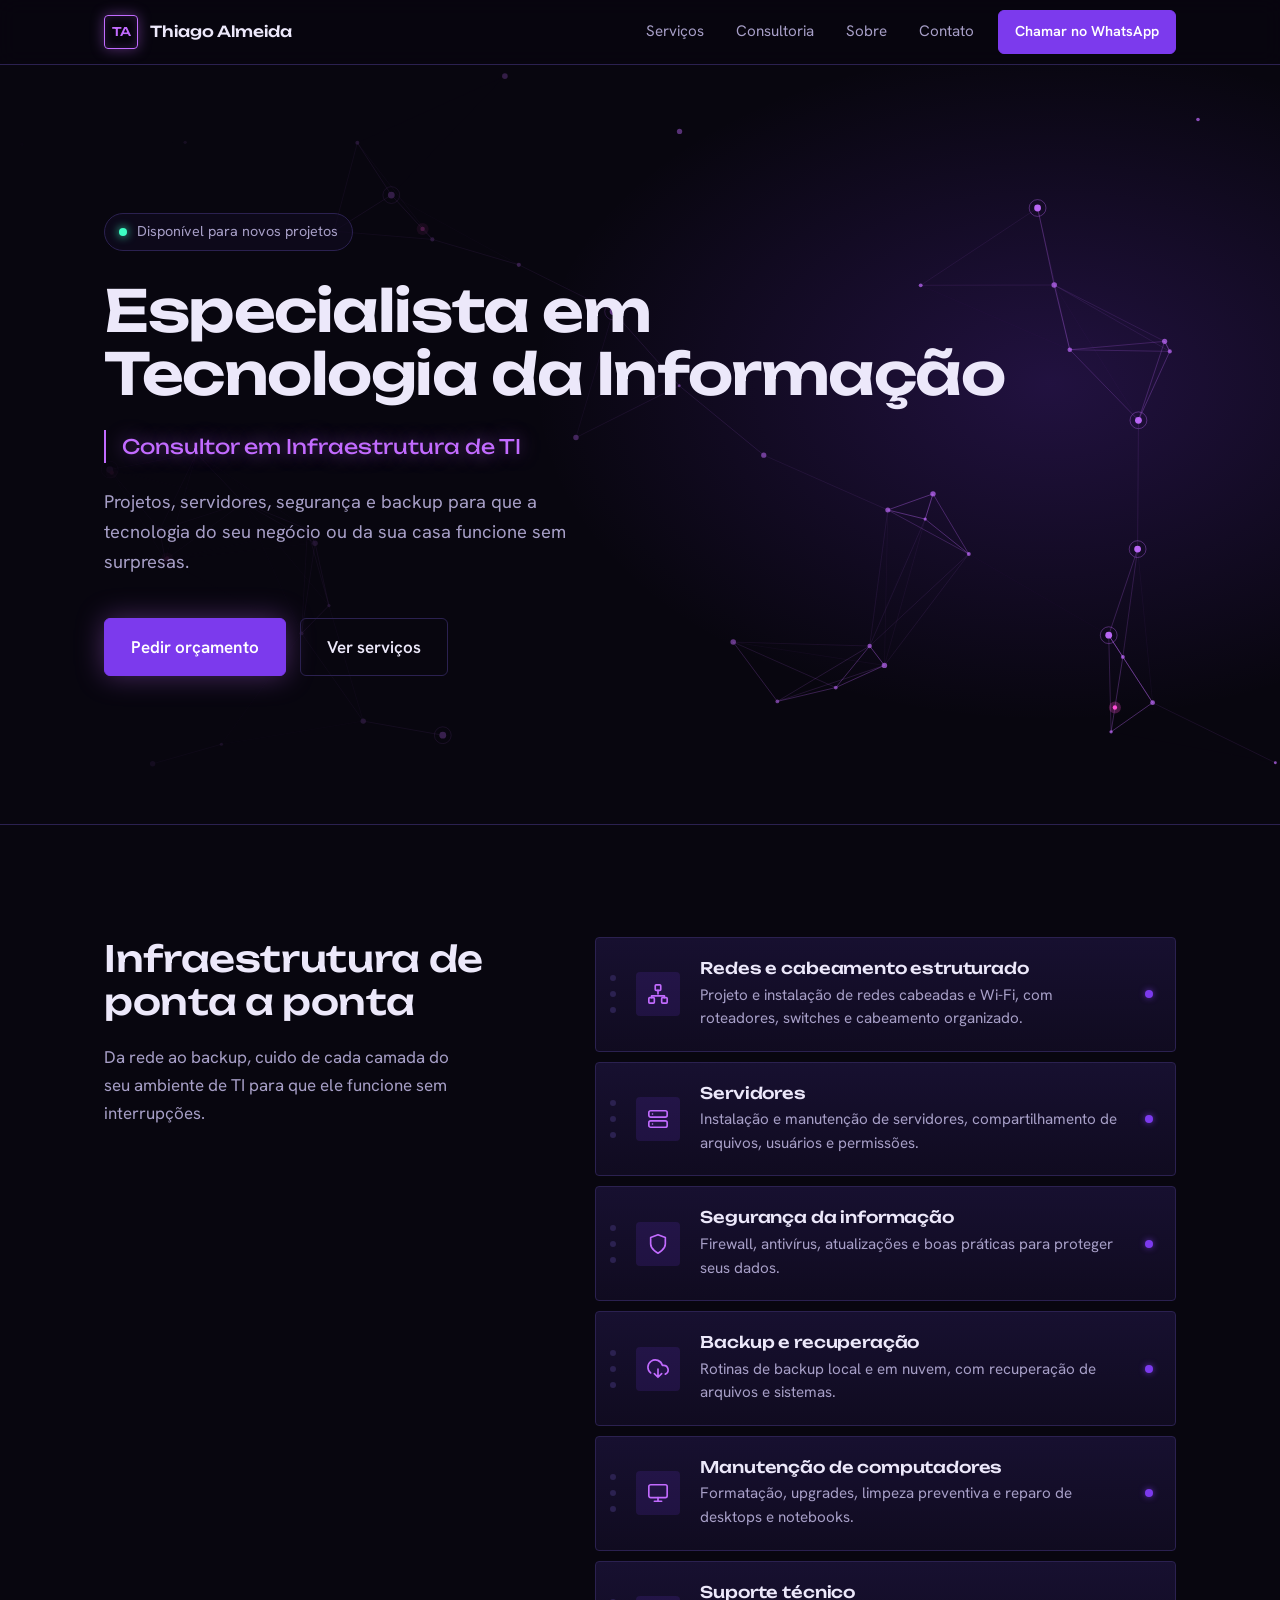
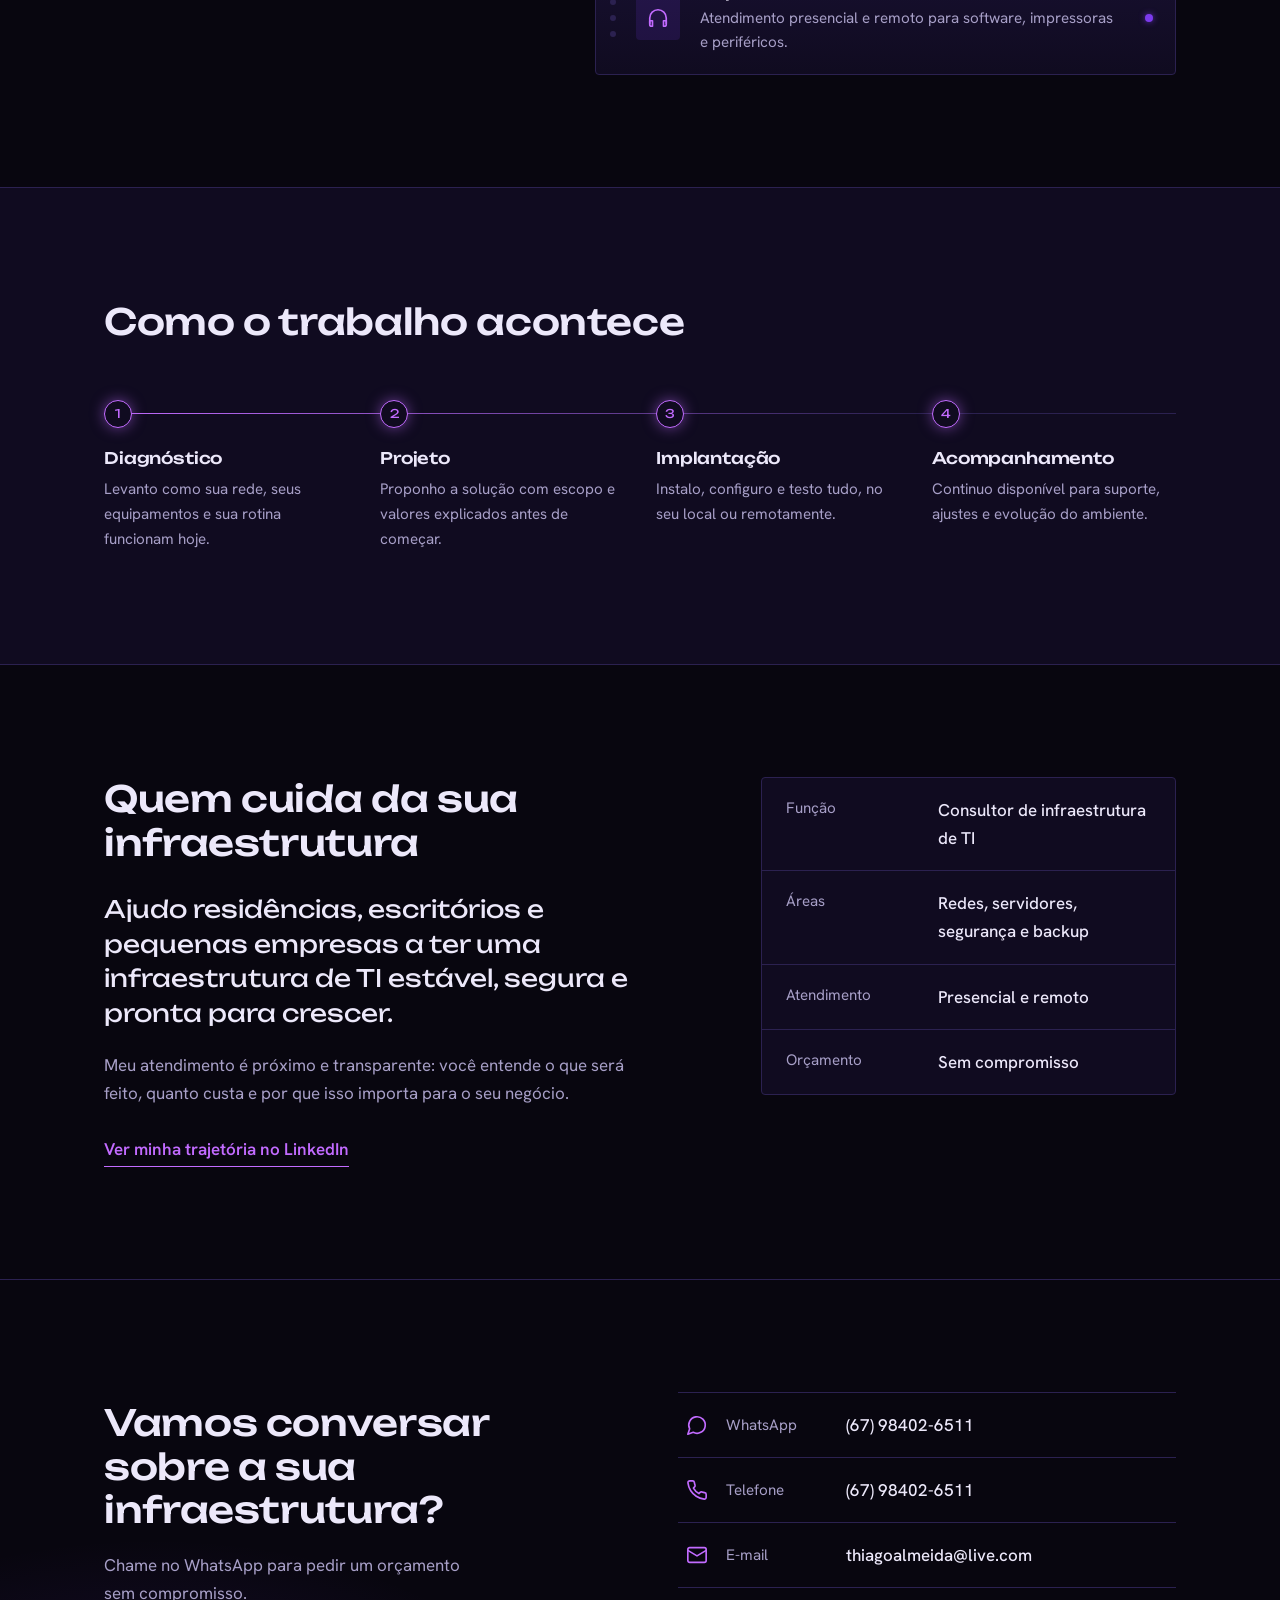
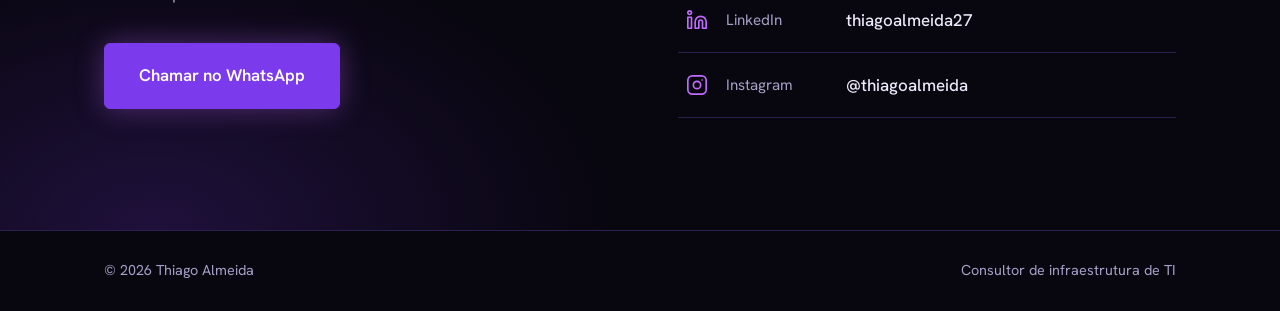
==== index.html @ 0558f010 "Commit inicial: landing page de Thiago Almeida Co-Authored-By: Claude Sonnet 5.5 <noreply@anthropic." ====
<!DOCTYPE html>
<html lang="pt-BR">
<head>
    <meta charset="UTF-8">
    <meta name="viewport" content="width=device-width, initial-scale=1.0">
    <meta name="theme-color" content="#08060f">
    <title>Thiago Almeida | Consultor de Infraestrutura de TI</title>
    <meta name="description" content="Thiago Almeida, especialista em tecnologia da informação e consultor de infraestrutura de TI. Redes, servidores, segurança e backup.">
    <link rel="preconnect" href="https://fonts.googleapis.com">
    <link rel="preconnect" href="https://fonts.gstatic.com" crossorigin>
    <link href="https://fonts.googleapis.com/css2?family=Hanken+Grotesk:wght@400;500;600&family=Unbounded:wght@400;500;600&display=swap" rel="stylesheet">
    <link rel="stylesheet" href="css/style.css">
</head>
<body>

    <header class="topo">
        <div class="largura topo-barra">
            <a href="#inicio" class="marca">
                <span class="marca-sigla">TA</span>
                <span>Thiago Almeida</span>
            </a>
            <nav class="menu" aria-label="Principal">
                <a href="#servicos">Serviços</a>
                <a href="#metodo">Consultoria</a>
                <a href="#sobre">Sobre</a>
                <a href="#contato">Contato</a>
            </nav>
            <a class="btn btn-pequeno" href="https://wa.me/5567984026511?text=Ol%C3%A1%2C%20Thiago!%20Vi%20seu%20site%20e%20gostaria%20de%20conversar%20sobre%20infraestrutura%20de%20TI." target="_blank" rel="noopener">Chamar no WhatsApp</a>
        </div>
    </header>

    <main>
        <section class="hero" id="inicio">
            <canvas id="rede" aria-hidden="true"></canvas>
            <div class="largura hero-conteudo">
                <p class="hero-status"><span class="ponto" aria-hidden="true"></span>Disponível para novos projetos</p>
                <h1>Especialista em Tecnologia da Informação</h1>
                <p class="hero-cargo">Consultor em Infraestrutura de TI</p>
                <p class="hero-texto">Projetos, servidores, segurança e backup para que a tecnologia do seu negócio ou da sua casa funcione sem surpresas.</p>
                <div class="hero-acoes">
                    <a class="btn" href="https://wa.me/5567984026511?text=Ol%C3%A1%2C%20Thiago!%20Vi%20seu%20site%20e%20gostaria%20de%20pedir%20um%20or%C3%A7amento." target="_blank" rel="noopener">Pedir orçamento</a>
                    <a class="btn btn-contorno" href="#servicos">Ver serviços</a>
                </div>
            </div>
        </section>

        <section class="secao" id="servicos">
            <div class="largura servicos-grade">
                <div class="servicos-intro">
                    <h2>Infraestrutura de ponta a ponta</h2>
                    <p>Da rede ao backup, cuido de cada camada do seu ambiente de TI para que ele funcione sem interrupções.</p>
                </div>

                <ul class="rack">
                    <li class="unidade">
                        <span class="unidade-icone">
                            <svg viewBox="0 0 24 24" fill="none" stroke="currentColor" stroke-width="1.8" stroke-linecap="round" stroke-linejoin="round" aria-hidden="true"><rect x="9" y="2" width="6" height="6" rx="1"/><rect x="2" y="16" width="6" height="6" rx="1"/><rect x="16" y="16" width="6" height="6" rx="1"/><path d="M12 8v4M5 16v-2h14v2"/></svg>
                        </span>
                        <div>
                            <h3>Redes e cabeamento estruturado</h3>
                            <p>Projeto e instalação de redes cabeadas e Wi-Fi, com roteadores, switches e cabeamento organizado.</p>
                        </div>
                        <span class="led" aria-hidden="true"></span>
                    </li>
                    <li class="unidade">
                        <span class="unidade-icone">
                            <svg viewBox="0 0 24 24" fill="none" stroke="currentColor" stroke-width="1.8" stroke-linecap="round" stroke-linejoin="round" aria-hidden="true"><rect x="2" y="3" width="20" height="7" rx="2"/><rect x="2" y="14" width="20" height="7" rx="2"/><path d="M6 6.5h.01M6 17.5h.01"/></svg>
                        </span>
                        <div>
                            <h3>Servidores</h3>
                            <p>Instalação e manutenção de servidores, compartilhamento de arquivos, usuários e permissões.</p>
                        </div>
                        <span class="led" aria-hidden="true"></span>
                    </li>
                    <li class="unidade">
                        <span class="unidade-icone">
                            <svg viewBox="0 0 24 24" fill="none" stroke="currentColor" stroke-width="1.8" stroke-linecap="round" stroke-linejoin="round" aria-hidden="true"><path d="M12 22s8-4 8-10V5l-8-3-8 3v7c0 6 8 10 8 10z"/></svg>
                        </span>
                        <div>
                            <h3>Segurança da informação</h3>
                            <p>Firewall, antivírus, atualizações e boas práticas para proteger seus dados.</p>
                        </div>
                        <span class="led" aria-hidden="true"></span>
                    </li>
                    <li class="unidade">
                        <span class="unidade-icone">
                            <svg viewBox="0 0 24 24" fill="none" stroke="currentColor" stroke-width="1.8" stroke-linecap="round" stroke-linejoin="round" aria-hidden="true"><path d="M20 17.6A5 5 0 0 0 18 8h-1.26A8 8 0 1 0 4 16.3"/><path d="M12 12v9M8 17l4 4 4-4"/></svg>
                        </span>
                        <div>
                            <h3>Backup e recuperação</h3>
                            <p>Rotinas de backup local e em nuvem, com recuperação de arquivos e sistemas.</p>
                        </div>
                        <span class="led" aria-hidden="true"></span>
                    </li>
                    <li class="unidade">
                        <span class="unidade-icone">
                            <svg viewBox="0 0 24 24" fill="none" stroke="currentColor" stroke-width="1.8" stroke-linecap="round" stroke-linejoin="round" aria-hidden="true"><rect x="2" y="3" width="20" height="14" rx="2"/><path d="M8 21h8M12 17v4"/></svg>
                        </span>
                        <div>
                            <h3>Manutenção de computadores</h3>
                            <p>Formatação, upgrades, limpeza preventiva e reparo de desktops e notebooks.</p>
                        </div>
                        <span class="led" aria-hidden="true"></span>
                    </li>
                    <li class="unidade">
                        <span class="unidade-icone">
                            <svg viewBox="0 0 24 24" fill="none" stroke="currentColor" stroke-width="1.8" stroke-linecap="round" stroke-linejoin="round" aria-hidden="true"><path d="M3 18v-6a9 9 0 0 1 18 0v6"/><path d="M21 19a2 2 0 0 1-2 2h-1v-6h3zM3 19a2 2 0 0 0 2 2h1v-6H3z"/></svg>
                        </span>
                        <div>
                            <h3>Suporte técnico</h3>
                            <p>Atendimento presencial e remoto para software, impressoras e periféricos.</p>
                        </div>
                        <span class="led" aria-hidden="true"></span>
                    </li>
                </ul>
            </div>
        </section>

        <section class="secao secao-faixa" id="metodo">
            <div class="largura">
                <h2>Como o trabalho acontece</h2>
                <ol class="trilha">
                    <li class="passo">
                        <h3>Diagnóstico</h3>
                        <p>Levanto como sua rede, seus equipamentos e sua rotina funcionam hoje.</p>
                    </li>
                    <li class="passo">
                        <h3>Projeto</h3>
                        <p>Proponho a solução com escopo e valores explicados antes de começar.</p>
                    </li>
                    <li class="passo">
                        <h3>Implantação</h3>
                        <p>Instalo, configuro e testo tudo, no seu local ou remotamente.</p>
                    </li>
                    <li class="passo">
                        <h3>Acompanhamento</h3>
                        <p>Continuo disponível para suporte, ajustes e evolução do ambiente.</p>
                    </li>
                </ol>
            </div>
        </section>

        <section class="secao" id="sobre">
            <div class="largura sobre-grade">
                <div class="sobre-texto">
                    <h2>Quem cuida da sua infraestrutura</h2>
                    <p class="sobre-destaque">Ajudo residências, escritórios e pequenas empresas a ter uma infraestrutura de TI estável, segura e pronta para crescer.</p>
                    <p>Meu atendimento é próximo e transparente: você entende o que será feito, quanto custa e por que isso importa para o seu negócio.</p>
                    <a class="link-seta" href="https://www.linkedin.com/in/thiagoalmeida27/" target="_blank" rel="noopener">Ver minha trajetória no LinkedIn</a>
                </div>

                <dl class="ficha">
                    <div class="ficha-linha">
                        <dt>Função</dt>
                        <dd>Consultor de infraestrutura de TI</dd>
                    </div>
                    <div class="ficha-linha">
                        <dt>Áreas</dt>
                        <dd>Redes, servidores, segurança e backup</dd>
                    </div>
                    <div class="ficha-linha">
                        <dt>Atendimento</dt>
                        <dd>Presencial e remoto</dd>
                    </div>
                    <div class="ficha-linha">
                        <dt>Orçamento</dt>
                        <dd>Sem compromisso</dd>
                    </div>
                </dl>
            </div>
        </section>

        <section class="secao secao-contato" id="contato">
            <div class="largura contato-grade">
                <div>
                    <h2>Vamos conversar sobre a sua infraestrutura?</h2>
                    <p class="contato-texto">Chame no WhatsApp para pedir um orçamento sem compromisso.</p>
                    <a class="btn btn-grande" href="https://wa.me/5567984026511?text=Ol%C3%A1%2C%20Thiago!%20Vi%20seu%20site%20e%20gostaria%20de%20conversar%20sobre%20infraestrutura%20de%20TI." target="_blank" rel="noopener">Chamar no WhatsApp</a>
                </div>

                <ul class="canais">
                    <li>
                        <a href="https://wa.me/5567984026511" target="_blank" rel="noopener">
                            <svg viewBox="0 0 24 24" fill="none" stroke="currentColor" stroke-width="1.8" stroke-linecap="round" stroke-linejoin="round" aria-hidden="true"><path d="M7.9 20A9 9 0 1 0 4 16.1L2 22Z"/></svg>
                            <span class="canal-nome">WhatsApp</span>
                            <span class="canal-valor">(67) 98402-6511</span>
                        </a>
                    </li>
                    <li>
                        <a href="tel:+5567984026511">
                            <svg viewBox="0 0 24 24" fill="none" stroke="currentColor" stroke-width="1.8" stroke-linecap="round" stroke-linejoin="round" aria-hidden="true"><path d="M22 16.92v3a2 2 0 0 1-2.18 2 19.8 19.8 0 0 1-8.63-3.07 19.5 19.5 0 0 1-6-6 19.8 19.8 0 0 1-3.07-8.67A2 2 0 0 1 4.11 2h3a2 2 0 0 1 2 1.72c.13.96.36 1.9.7 2.81a2 2 0 0 1-.45 2.11L8.09 9.91a16 16 0 0 0 6 6l1.27-1.27a2 2 0 0 1 2.11-.45c.91.34 1.85.57 2.81.7A2 2 0 0 1 22 16.92z"/></svg>
                            <span class="canal-nome">Telefone</span>
                            <span class="canal-valor">(67) 98402-6511</span>
                        </a>
                    </li>
                    <li>
                        <a href="mailto:thiagoalmeida@live.com">
                            <svg viewBox="0 0 24 24" fill="none" stroke="currentColor" stroke-width="1.8" stroke-linecap="round" stroke-linejoin="round" aria-hidden="true"><rect x="2" y="4" width="20" height="16" rx="2"/><path d="m22 7-10 6L2 7"/></svg>
                            <span class="canal-nome">E-mail</span>
                            <span class="canal-valor">thiagoalmeida@live.com</span>
                        </a>
                    </li>
                    <li>
                        <a href="https://www.linkedin.com/in/thiagoalmeida27/" target="_blank" rel="noopener">
                            <svg viewBox="0 0 24 24" fill="none" stroke="currentColor" stroke-width="1.8" stroke-linecap="round" stroke-linejoin="round" aria-hidden="true"><path d="M16 8a6 6 0 0 1 6 6v7h-4v-7a2 2 0 0 0-4 0v7h-4v-7a6 6 0 0 1 6-6z"/><rect x="2" y="9" width="4" height="12"/><circle cx="4" cy="4" r="2"/></svg>
                            <span class="canal-nome">LinkedIn</span>
                            <span class="canal-valor">thiagoalmeida27</span>
                        </a>
                    </li>
                    <li>
                        <a href="https://instagram.com/thiagoalmeida" target="_blank" rel="noopener">
                            <svg viewBox="0 0 24 24" fill="none" stroke="currentColor" stroke-width="1.8" stroke-linecap="round" stroke-linejoin="round" aria-hidden="true"><rect x="2" y="2" width="20" height="20" rx="5"/><circle cx="12" cy="12" r="4"/><path d="M17.5 6.5h.01"/></svg>
                            <span class="canal-nome">Instagram</span>
                            <span class="canal-valor">@thiagoalmeida</span>
                        </a>
                    </li>
                </ul>
            </div>
        </section>
    </main>

    <footer class="rodape">
        <div class="largura rodape-barra">
            <span>&copy; <span id="ano"></span> Thiago Almeida</span>
            <span>Consultor de infraestrutura de TI</span>
        </div>
    </footer>

    <script src="js/script.js"></script>
</body>
</html>
---- css/style.css ----
:root {
    --fundo: #08060f;
    --superficie: #100b20;
    --superficie-2: #171030;
    --linha: #2b2150;
    --texto: #ece8fa;
    --texto-suave: #a79fc7;
    --roxo: #7c3aed;
    --roxo-vivo: #8b5cf6;
    --neon: #c26bff;
    --magenta: #ff4fd8;
    --sinal: #3dffc4;
    --raio: 6px;
    --fonte-titulo: "Unbounded", system-ui, sans-serif;
    --fonte-corpo: "Hanken Grotesk", system-ui, -apple-system, "Segoe UI", sans-serif;
}

*, *::before, *::after { box-sizing: border-box; margin: 0; padding: 0; }

html {
    background: var(--fundo);
    color-scheme: dark;
}

@media (prefers-reduced-motion: no-preference) {
    html { scroll-behavior: smooth; }
}

[id] { scroll-margin-top: 72px; }

body {
    font-family: var(--fonte-corpo);
    font-size: 1.0625rem;
    line-height: 1.65;
    color: var(--texto);
    background: var(--fundo);
    -webkit-font-smoothing: antialiased;
}

a { color: inherit; text-decoration: none; }

ul, ol { list-style: none; }

:focus-visible {
    outline: 2px solid var(--neon);
    outline-offset: 3px;
}

h1, h2, h3 {
    font-family: var(--fonte-titulo);
    font-weight: 500;
    letter-spacing: -0.01em;
}

h2 {
    font-size: clamp(1.5rem, 3vw, 2.25rem);
    line-height: 1.2;
    max-width: 22ch;
}

h3 { font-size: 1rem; line-height: 1.35; }

.largura {
    width: 100%;
    max-width: 1120px;
    margin: 0 auto;
    padding: 0 24px;
}

/* Botões */
.btn {
    display: inline-flex;
    align-items: center;
    justify-content: center;
    padding: 14px 26px;
    border-radius: var(--raio);
    border: 1px solid var(--roxo);
    background: var(--roxo);
    color: #fff;
    font-weight: 600;
    box-shadow: 0 0 28px rgba(194, 107, 255, 0.35);
    transition: background 0.2s, box-shadow 0.2s, border-color 0.2s;
}

.btn:hover {
    background: var(--roxo-vivo);
    border-color: var(--neon);
    box-shadow: 0 0 36px rgba(194, 107, 255, 0.6);
}

.btn-contorno {
    background: transparent;
    border-color: var(--linha);
    color: var(--texto);
    box-shadow: none;
}

.btn-contorno:hover {
    background: transparent;
    border-color: var(--neon);
    box-shadow: none;
}

.btn-pequeno { padding: 9px 16px; font-size: 0.9rem; box-shadow: none; white-space: nowrap; }

.btn-grande { padding: 18px 34px; font-size: 1.05rem; }

/* Topo */
.topo {
    position: sticky;
    top: 0;
    z-index: 20;
    background: rgba(8, 6, 15, 0.82);
    backdrop-filter: blur(10px);
    border-bottom: 1px solid var(--linha);
}

.topo-barra {
    display: flex;
    align-items: center;
    justify-content: space-between;
    gap: 24px;
    height: 64px;
}

.marca {
    display: flex;
    align-items: center;
    gap: 12px;
    font-family: var(--fonte-titulo);
    font-size: 0.95rem;
    font-weight: 500;
    white-space: nowrap;
}

.marca-sigla {
    display: grid;
    place-items: center;
    width: 34px;
    height: 34px;
    border-radius: 4px;
    border: 1px solid var(--neon);
    color: var(--neon);
    font-size: 0.75rem;
    box-shadow: 0 0 14px rgba(194, 107, 255, 0.4), inset 0 0 10px rgba(194, 107, 255, 0.18);
}

.menu { display: flex; gap: 32px; margin-left: auto; }

.menu a {
    color: var(--texto-suave);
    font-size: 0.95rem;
    transition: color 0.2s;
}

.menu a:hover { color: var(--texto); }

/* Hero */
.hero {
    position: relative;
    display: grid;
    align-items: center;
    min-height: min(86vh, 760px);
    padding: 96px 0;
    overflow: hidden;
    background: radial-gradient(52rem 34rem at 82% 42%, rgba(124, 58, 237, 0.22), transparent 62%);
    border-bottom: 1px solid var(--linha);
}

#rede {
    position: absolute;
    inset: 0;
    width: 100%;
    height: 100%;
    -webkit-mask-image: linear-gradient(90deg, transparent 0%, rgba(0, 0, 0, 0.3) 38%, #000 72%);
    mask-image: linear-gradient(90deg, transparent 0%, rgba(0, 0, 0, 0.3) 38%, #000 72%);
}

.hero-conteudo { position: relative; }

.hero-status {
    display: inline-flex;
    align-items: center;
    gap: 10px;
    padding: 6px 14px;
    margin-bottom: 28px;
    border: 1px solid var(--linha);
    border-radius: 999px;
    background: rgba(16, 11, 32, 0.7);
    color: var(--texto-suave);
    font-size: 0.9rem;
}

.ponto {
    width: 8px;
    height: 8px;
    border-radius: 50%;
    background: var(--sinal);
    box-shadow: 0 0 10px var(--sinal);
}

.hero h1 {
    max-width: 17ch;
    font-size: clamp(2rem, 4.6vw, 3.6rem);
    font-weight: 600;
    line-height: 1.1;
    letter-spacing: -0.025em;
    text-wrap: balance;
}

.hero-cargo {
    margin-top: 24px;
    padding-left: 16px;
    border-left: 2px solid var(--neon);
    font-family: var(--fonte-titulo);
    font-size: clamp(1rem, 1.8vw, 1.25rem);
    color: var(--neon);
    text-shadow: 0 0 18px rgba(194, 107, 255, 0.55);
}

.hero-texto {
    max-width: 52ch;
    margin-top: 24px;
    color: var(--texto-suave);
    font-size: 1.15rem;
}

.hero-acoes {
    display: flex;
    flex-wrap: wrap;
    gap: 14px;
    margin-top: 40px;
}

/* Seções */
.secao { padding: clamp(4rem, 9vw, 7rem) 0; }

.secao-faixa {
    background: var(--superficie);
    border-block: 1px solid var(--linha);
}

/* Serviços */
.servicos-grade {
    display: grid;
    grid-template-columns: 5fr 7fr;
    gap: clamp(2rem, 6vw, 5rem);
    align-items: start;
}

.servicos-intro {
    position: sticky;
    top: 112px;
}

.servicos-intro p {
    margin-top: 20px;
    max-width: 36ch;
    color: var(--texto-suave);
}

.rack { display: grid; gap: 10px; }

.unidade {
    position: relative;
    display: grid;
    grid-template-columns: 44px 1fr;
    gap: 20px;
    align-items: center;
    padding: 20px 56px 20px 40px;
    border: 1px solid var(--linha);
    border-radius: 4px;
    background: linear-gradient(180deg, var(--superficie-2), var(--superficie));
    transition: border-color 0.25s;
}

.unidade::before {
    content: "";
    position: absolute;
    left: 14px;
    top: 50%;
    width: 6px;
    height: 6px;
    border-radius: 50%;
    background: var(--linha);
    box-shadow: 0 -16px 0 var(--linha), 0 16px 0 var(--linha);
    transform: translateY(-50%);
}

.unidade:hover { border-color: var(--roxo-vivo); }

.unidade-icone {
    display: grid;
    place-items: center;
    width: 44px;
    height: 44px;
    border-radius: 4px;
    background: rgba(124, 58, 237, 0.14);
    color: var(--neon);
}

.unidade-icone svg { width: 22px; height: 22px; }

.unidade h3 { margin-bottom: 4px; }

.unidade p {
    color: var(--texto-suave);
    font-size: 0.95rem;
    line-height: 1.55;
}

.led {
    position: absolute;
    right: 22px;
    top: 50%;
    width: 8px;
    height: 8px;
    border-radius: 50%;
    background: var(--roxo);
    box-shadow: 0 0 6px rgba(124, 58, 237, 0.7);
    transform: translateY(-50%);
    transition: background 0.25s, box-shadow 0.25s;
}

.unidade:hover .led {
    background: var(--neon);
    box-shadow: 0 0 12px var(--neon);
}

/* Método */
.trilha {
    position: relative;
    display: grid;
    grid-template-columns: repeat(4, 1fr);
    gap: 32px;
    margin-top: 56px;
    counter-reset: passo;
}

.trilha::before {
    content: "";
    position: absolute;
    top: 13px;
    left: 0;
    right: 0;
    height: 1px;
    background: linear-gradient(90deg, var(--neon), var(--linha) 75%);
}

.passo {
    position: relative;
    padding-top: 48px;
    counter-increment: passo;
}

.passo::before {
    content: counter(passo);
    position: absolute;
    top: 0;
    left: 0;
    display: grid;
    place-items: center;
    width: 28px;
    height: 28px;
    border-radius: 50%;
    border: 1.5px solid var(--neon);
    background: var(--superficie);
    color: var(--neon);
    font-family: var(--fonte-titulo);
    font-size: 0.75rem;
    box-shadow: 0 0 14px rgba(194, 107, 255, 0.5);
}

.passo h3 { margin-bottom: 8px; }

.passo p {
    max-width: 30ch;
    color: var(--texto-suave);
    font-size: 0.95rem;
}

/* Sobre */
.sobre-grade {
    display: grid;
    grid-template-columns: 7fr 5fr;
    gap: clamp(2rem, 6vw, 5rem);
    align-items: start;
}

.sobre-texto h2 { margin-bottom: 28px; }

.sobre-destaque {
    max-width: 30ch;
    margin-bottom: 20px;
    font-family: var(--fonte-titulo);
    font-size: clamp(1.15rem, 2vw, 1.5rem);
    line-height: 1.45;
    font-weight: 400;
}

.sobre-texto p:not(.sobre-destaque) {
    max-width: 52ch;
    color: var(--texto-suave);
}

.link-seta {
    display: inline-block;
    margin-top: 28px;
    padding-bottom: 3px;
    border-bottom: 1px solid var(--neon);
    color: var(--neon);
    font-weight: 600;
    transition: color 0.2s, border-color 0.2s;
}

.link-seta:hover { color: var(--texto); border-color: var(--texto); }

.ficha {
    border: 1px solid var(--linha);
    border-radius: 4px;
    background: var(--superficie);
}

.ficha-linha {
    display: grid;
    grid-template-columns: 8.5rem 1fr;
    gap: 16px;
    padding: 18px 24px;
    border-bottom: 1px solid var(--linha);
}

.ficha-linha:last-child { border-bottom: 0; }

.ficha dt { color: var(--texto-suave); font-size: 0.95rem; }

.ficha dd { font-weight: 500; }

/* Contato */
.secao-contato {
    background: radial-gradient(44rem 28rem at 12% 100%, rgba(124, 58, 237, 0.2), transparent 65%);
    border-top: 1px solid var(--linha);
}

.contato-grade {
    display: grid;
    grid-template-columns: 6fr 6fr;
    gap: clamp(2rem, 6vw, 5rem);
    align-items: center;
}

.contato-texto {
    max-width: 38ch;
    margin: 20px 0 36px;
    color: var(--texto-suave);
}

.canais { border-top: 1px solid var(--linha); }

.canais a {
    display: grid;
    grid-template-columns: 24px 6.5rem 1fr;
    gap: 16px;
    align-items: center;
    padding: 18px 8px;
    border-bottom: 1px solid var(--linha);
    transition: background 0.2s, padding 0.2s;
}

.canais a:hover {
    padding-left: 16px;
    background: rgba(124, 58, 237, 0.1);
}

.canais svg { width: 22px; height: 22px; color: var(--neon); }

.canal-nome { color: var(--texto-suave); font-size: 0.95rem; }

.canal-valor { font-weight: 500; overflow-wrap: anywhere; }

/* Rodapé */
.rodape {
    padding: 28px 0;
    border-top: 1px solid var(--linha);
    color: var(--texto-suave);
    font-size: 0.9rem;
}

.rodape-barra {
    display: flex;
    flex-wrap: wrap;
    justify-content: space-between;
    gap: 8px 24px;
}

/* Responsivo */
@media (max-width: 900px) {
    .servicos-grade,
    .sobre-grade,
    .contato-grade { grid-template-columns: 1fr; }
    .servicos-intro { position: static; }
    .trilha { grid-template-columns: 1fr 1fr; row-gap: 40px; }
    .trilha::before { display: none; }
}

@media (max-width: 640px) {
    .menu { display: none; }
    .topo-barra { justify-content: space-between; }
    .hero { padding: 64px 0 72px; }
    .largura { padding: 0 16px; }
    .trilha {
        grid-template-columns: 1fr;
        gap: 0;
    }
    .trilha::before {
        display: block;
        top: 14px;
        bottom: 14px;
        left: 13px;
        right: auto;
        width: 1px;
        height: auto;
        background: linear-gradient(180deg, var(--neon), var(--linha));
    }
    .passo { padding: 0 0 32px 52px; }
    .passo:last-child { padding-bottom: 0; }
    .ficha-linha { grid-template-columns: 1fr; gap: 2px; }
    .canais a { grid-template-columns: 24px 1fr; }
    .canal-nome { grid-column: 2; }
    .canal-valor { grid-column: 2; }
    .btn-grande { width: 100%; }
}
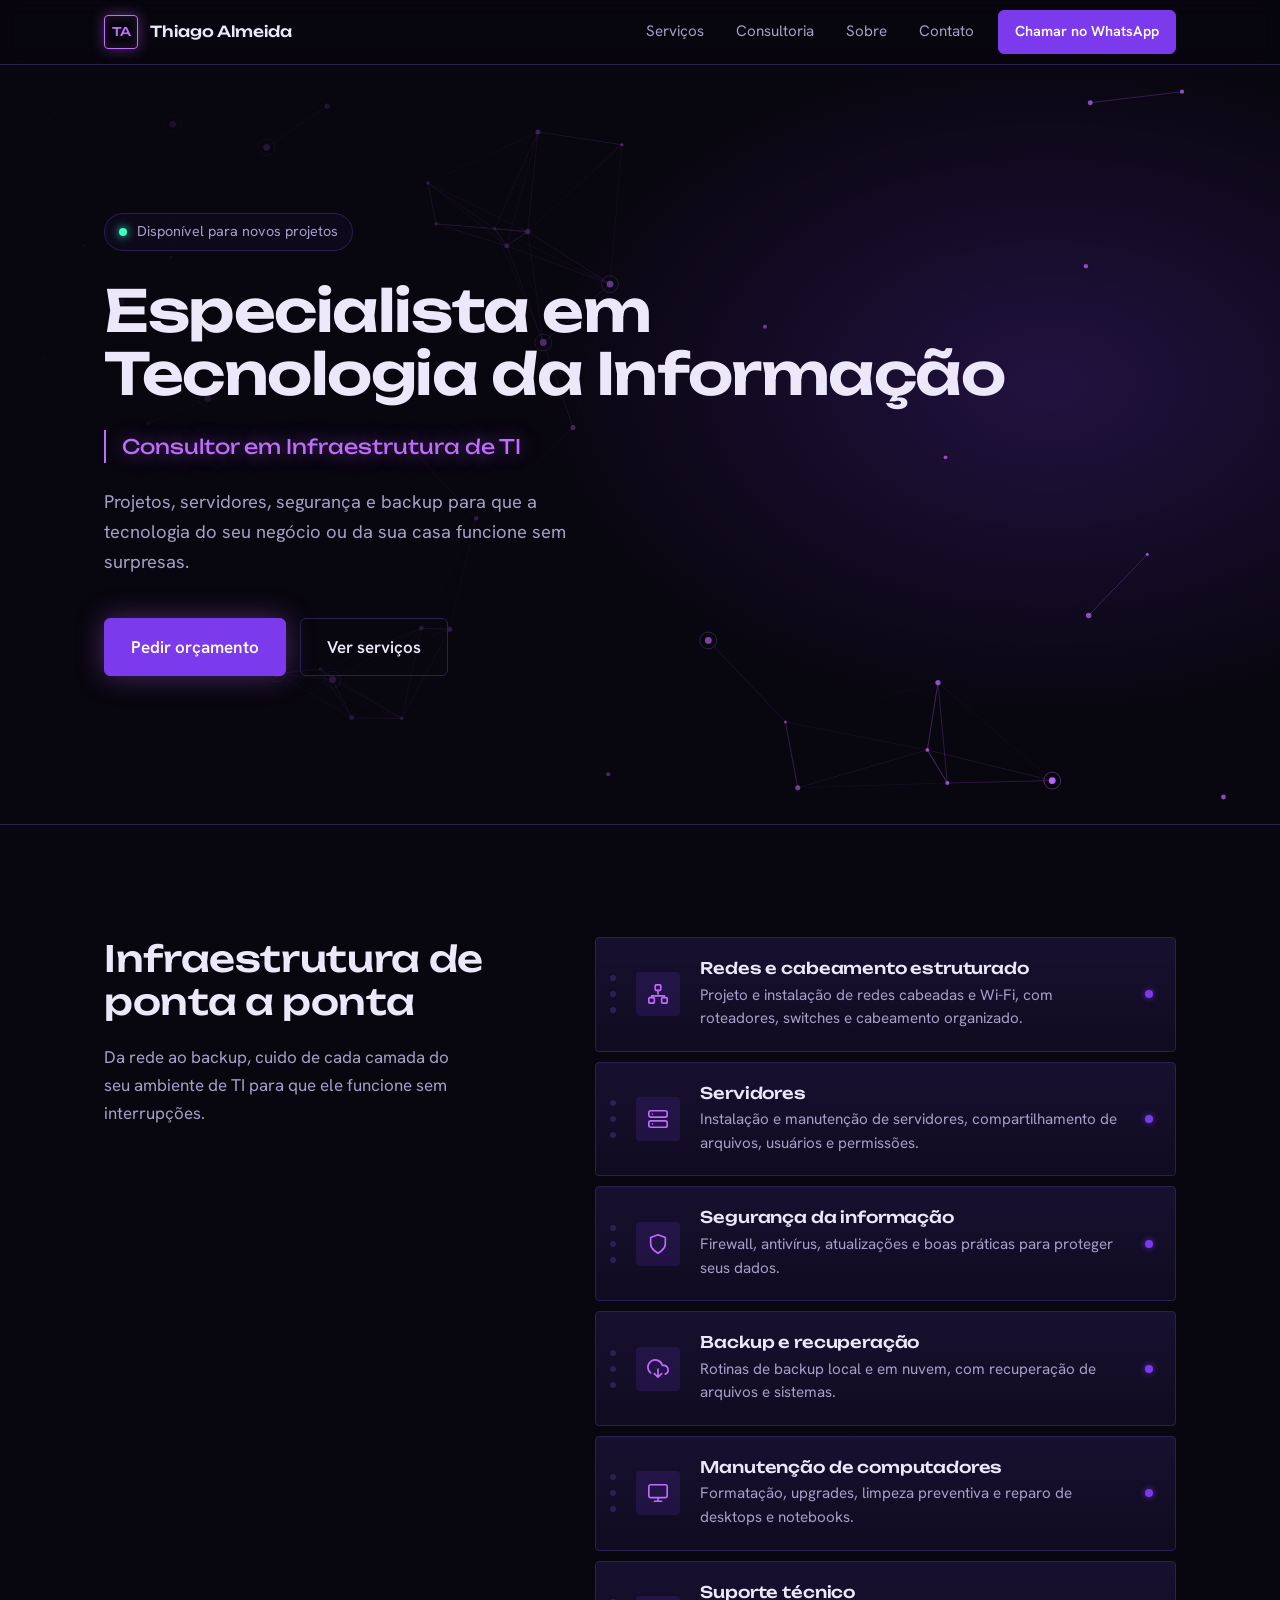
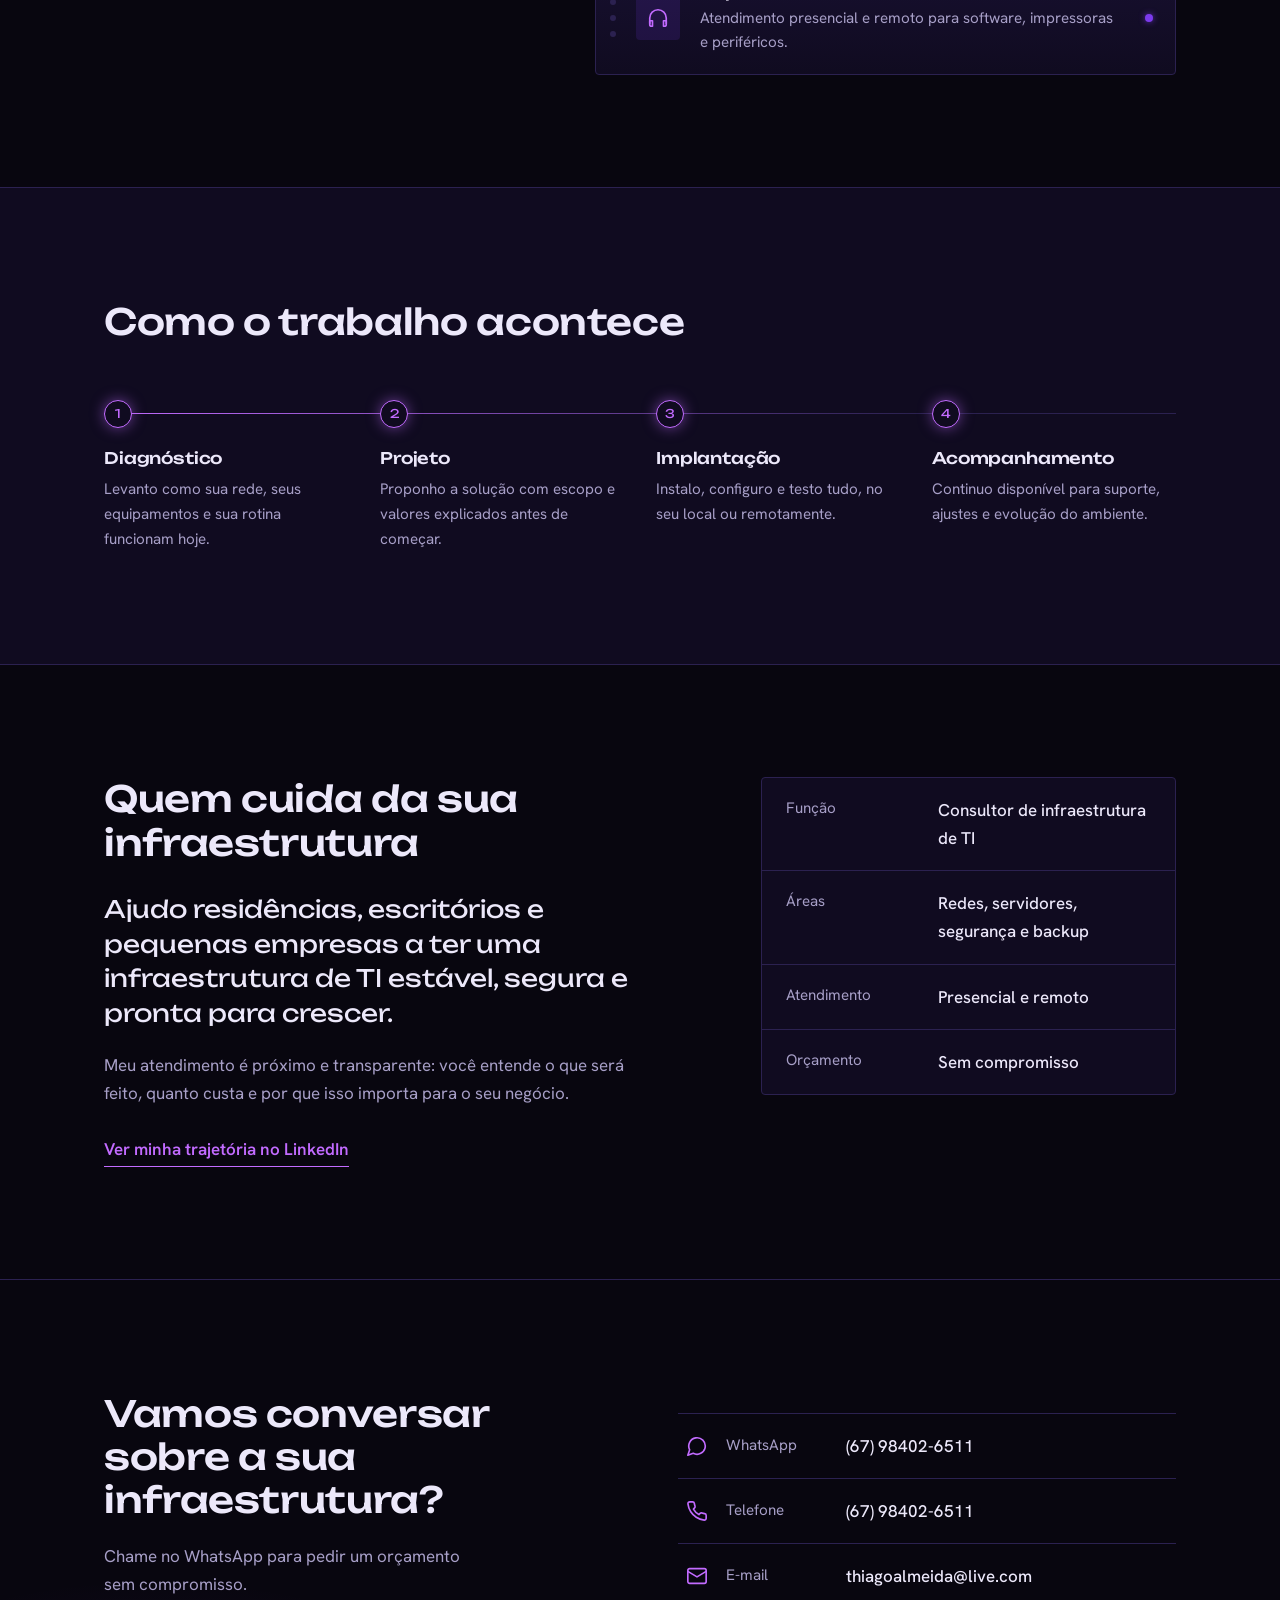
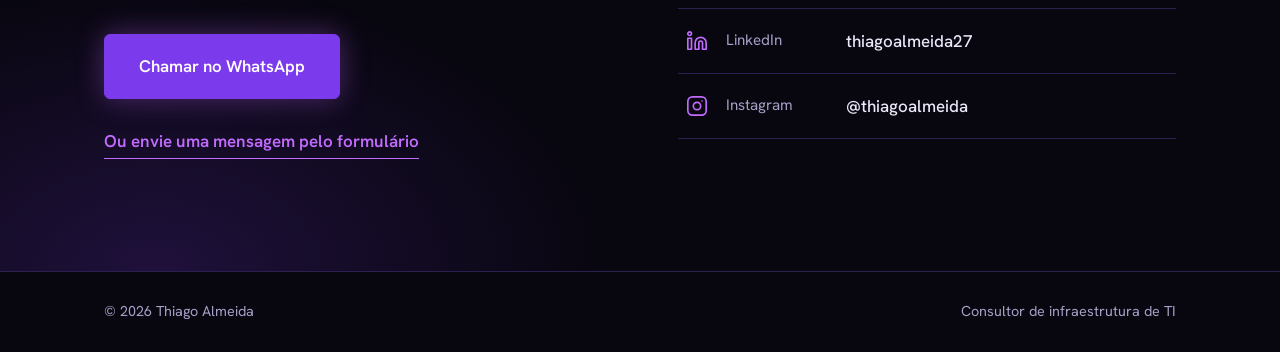
==== commit 1ff5213a: "alterações na página de contato Landing PAge Co-Authored-By: Claude Sonnet 5.5 <noreply@anthropic.co" ====
--- a/index.html
+++ b/index.html
@@ -23,7 +23,7 @@
                 <a href="#servicos">Serviços</a>
                 <a href="#metodo">Consultoria</a>
                 <a href="#sobre">Sobre</a>
-                <a href="#contato">Contato</a>
+                <a href="contato.html">Contato</a>
             </nav>
             <a class="btn btn-pequeno" href="https://wa.me/5567984026511?text=Ol%C3%A1%2C%20Thiago!%20Vi%20seu%20site%20e%20gostaria%20de%20conversar%20sobre%20infraestrutura%20de%20TI." target="_blank" rel="noopener">Chamar no WhatsApp</a>
         </div>
@@ -176,6 +176,7 @@
                     <h2>Vamos conversar sobre a sua infraestrutura?</h2>
                     <p class="contato-texto">Chame no WhatsApp para pedir um orçamento sem compromisso.</p>
                     <a class="btn btn-grande" href="https://wa.me/5567984026511?text=Ol%C3%A1%2C%20Thiago!%20Vi%20seu%20site%20e%20gostaria%20de%20conversar%20sobre%20infraestrutura%20de%20TI." target="_blank" rel="noopener">Chamar no WhatsApp</a>
+                    <a class="link-seta" href="contato.html">Ou envie uma mensagem pelo formulário</a>
                 </div>
 
                 <ul class="canais">
--- a/css/style.css
+++ b/css/style.css
@@ -492,11 +492,98 @@
     gap: 8px 24px;
 }
 
+/* Página de contato */
+.pagina-contato { padding: 72px 0 96px; }
+
+.formulario-grade {
+    display: grid;
+    grid-template-columns: 1fr 1.2fr;
+    gap: 64px;
+    align-items: start;
+}
+
+.titulo-pagina {
+    font-size: clamp(1.6rem, 3.4vw, 2.5rem);
+    line-height: 1.15;
+    max-width: 16ch;
+}
+
+.formulario-intro p {
+    margin: 20px 0 28px;
+    color: var(--texto-suave);
+    max-width: 44ch;
+}
+
+.formulario {
+    display: grid;
+    gap: 20px;
+    padding: 32px;
+    background: var(--superficie);
+    border: 1px solid var(--linha);
+    border-radius: var(--raio);
+}
+
+.campo label {
+    display: block;
+    margin-bottom: 8px;
+    font-weight: 500;
+    font-size: 0.95rem;
+}
+
+.campo input,
+.campo textarea {
+    width: 100%;
+    padding: 13px 14px;
+    font: inherit;
+    color: var(--texto);
+    background: var(--fundo);
+    border: 1px solid var(--linha);
+    border-radius: var(--raio);
+    transition: border-color 0.2s, box-shadow 0.2s;
+}
+
+.campo textarea { resize: vertical; min-height: 140px; }
+
+.campo input:focus,
+.campo textarea:focus {
+    outline: none;
+    border-color: var(--neon);
+    box-shadow: 0 0 0 3px rgba(194, 107, 255, 0.25);
+}
+
+.campo input[aria-invalid="true"],
+.campo textarea[aria-invalid="true"] { border-color: var(--magenta); }
+
+.campo-erro {
+    margin-top: 6px;
+    font-size: 0.875rem;
+    color: var(--magenta);
+}
+
+.campo-erro:empty { display: none; }
+
+.campo-isca {
+    position: absolute;
+    left: -9999px;
+    width: 1px;
+    height: 1px;
+    overflow: hidden;
+}
+
+.formulario .btn { width: 100%; cursor: pointer; font: inherit; font-weight: 600; }
+.formulario .btn:disabled { opacity: 0.6; cursor: wait; }
+
+.form-status { font-size: 0.95rem; }
+.form-status:empty { display: none; }
+.form-status.ok { color: var(--sinal); }
+.form-status.erro { color: var(--magenta); }
+
 /* Responsivo */
 @media (max-width: 900px) {
     .servicos-grade,
     .sobre-grade,
-    .contato-grade { grid-template-columns: 1fr; }
+    .contato-grade,
+    .formulario-grade { grid-template-columns: 1fr; }
     .servicos-intro { position: static; }
     .trilha { grid-template-columns: 1fr 1fr; row-gap: 40px; }
     .trilha::before { display: none; }
@@ -528,4 +615,6 @@
     .canal-nome { grid-column: 2; }
     .canal-valor { grid-column: 2; }
     .btn-grande { width: 100%; }
-}
+    .pagina-contato { padding: 48px 0 64px; }
+    .formulario { padding: 20px; }
+}
